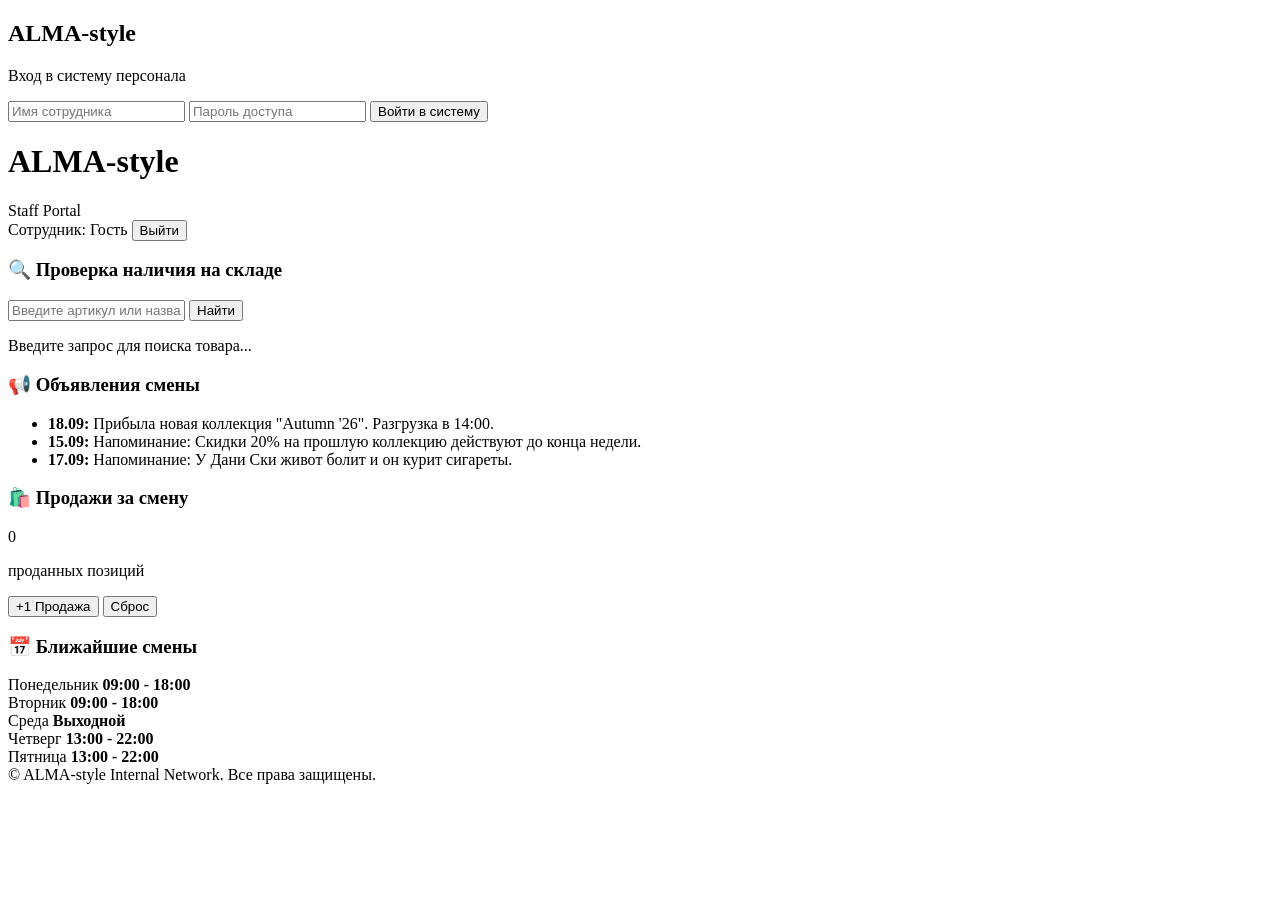
==== yers1.html @ 901d744e "first commit" ====
<!DOCTYPE html>
<html lang="ru">
<head>
    <meta charset="UTF-8">
    <meta name="viewport" content="width=device-width, initial-scale=1.0">
    <title>ALMA-style — Портал Персонала</title>
    <link rel="stylesheet" href="yers2.css">
</head>
<body>

    <div class="login-overlay" id="loginModal">
        <div class="login-card">
            <h2>ALMA-style</h2>
            <p>Вход в систему персонала</p>
            <form id="loginForm">
                <input type="text" id="employeeName" placeholder="Имя сотрудника" required>
                <input type="password" placeholder="Пароль доступа" required>
                <button type="submit" class="btn">Войти в систему</button>
            </form>
        </div>
    </div>

    <header>
        <div class="brand">
            <h1>ALMA-style</h1>
            <span class="badge">Staff Portal</span>
        </div>
        <div class="user-info">
            <span id="userName">Сотрудник: Гость</span>
            <button class="btn btn-logout" id="logoutBtn">Выйти</button>
        </div>
    </header>


    <main class="container">
        
  
        <section class="column">
         
            <div class="card">
                <h3>🔍 Проверка наличия на складе</h3>
                <div class="search-box">
                    <input type="text" id="searchInput" placeholder="Введите артикул или название (например, Футболка)...">
                    <button class="btn" id="searchBtn">Найти</button>
                </div>
                <div class="results" id="searchResults">
                    <p class="placeholder-text">Введите запрос для поиска товара...</p>
                </div>
            </div>

          
            <div class="card margin-top">
                <h3>📢 Объявления смены</h3>
                <ul class="news-list">
                    <li><strong>18.09:</strong> Прибыла новая коллекция "Autumn '26". Разгрузка в 14:00.</li>
                    <li><strong>15.09:</strong> Напоминание: Скидки 20% на прошлую коллекцию действуют до конца недели.</li>
                     <li><strong>17.09:</strong> Напоминание: У Дани Ски живот болит и он курит сигареты.</li>
                </ul>
            </div>
        </section>

   
        <section class="column">
         
            <div class="card counter-card">
                <h3>🛍️ Продажи за смену</h3>
                <div class="sales-count" id="salesCount">0</div>
                <p>проданных позиций</p>
                <div class="btn-group">
                    <button class="btn btn-success" id="addSaleBtn">+1 Продажа</button>
                    <button class="btn btn-danger" id="resetSaleBtn">Сброс</button>
                </div>
            </div>

      
            <div class="card margin-top">
                <h3>📅 Ближайшие смены</h3>
                <div class="schedule">
                    <div class="day"><span>Понедельник</span> <strong>09:00 - 18:00</strong></div>
                    <div class="day"><span>Вторник</span> <strong>09:00 - 18:00</strong></div>
                    <div class="day"><span>Среда</span> <strong>Выходной</strong></div>
                    <div class="day"><span>Четверг</span> <strong>13:00 - 22:00</strong></div>
                    <div class="day"><span>Пятница</span> <strong>13:00 - 22:00</strong></div>
                </div>
            </div>
        </section>

    </main>

    <footer>
        &copy; ALMA-style Internal Network. Все права защищены.
    </footer>

    <script src="yers3.js"></script>
</body>
</html>
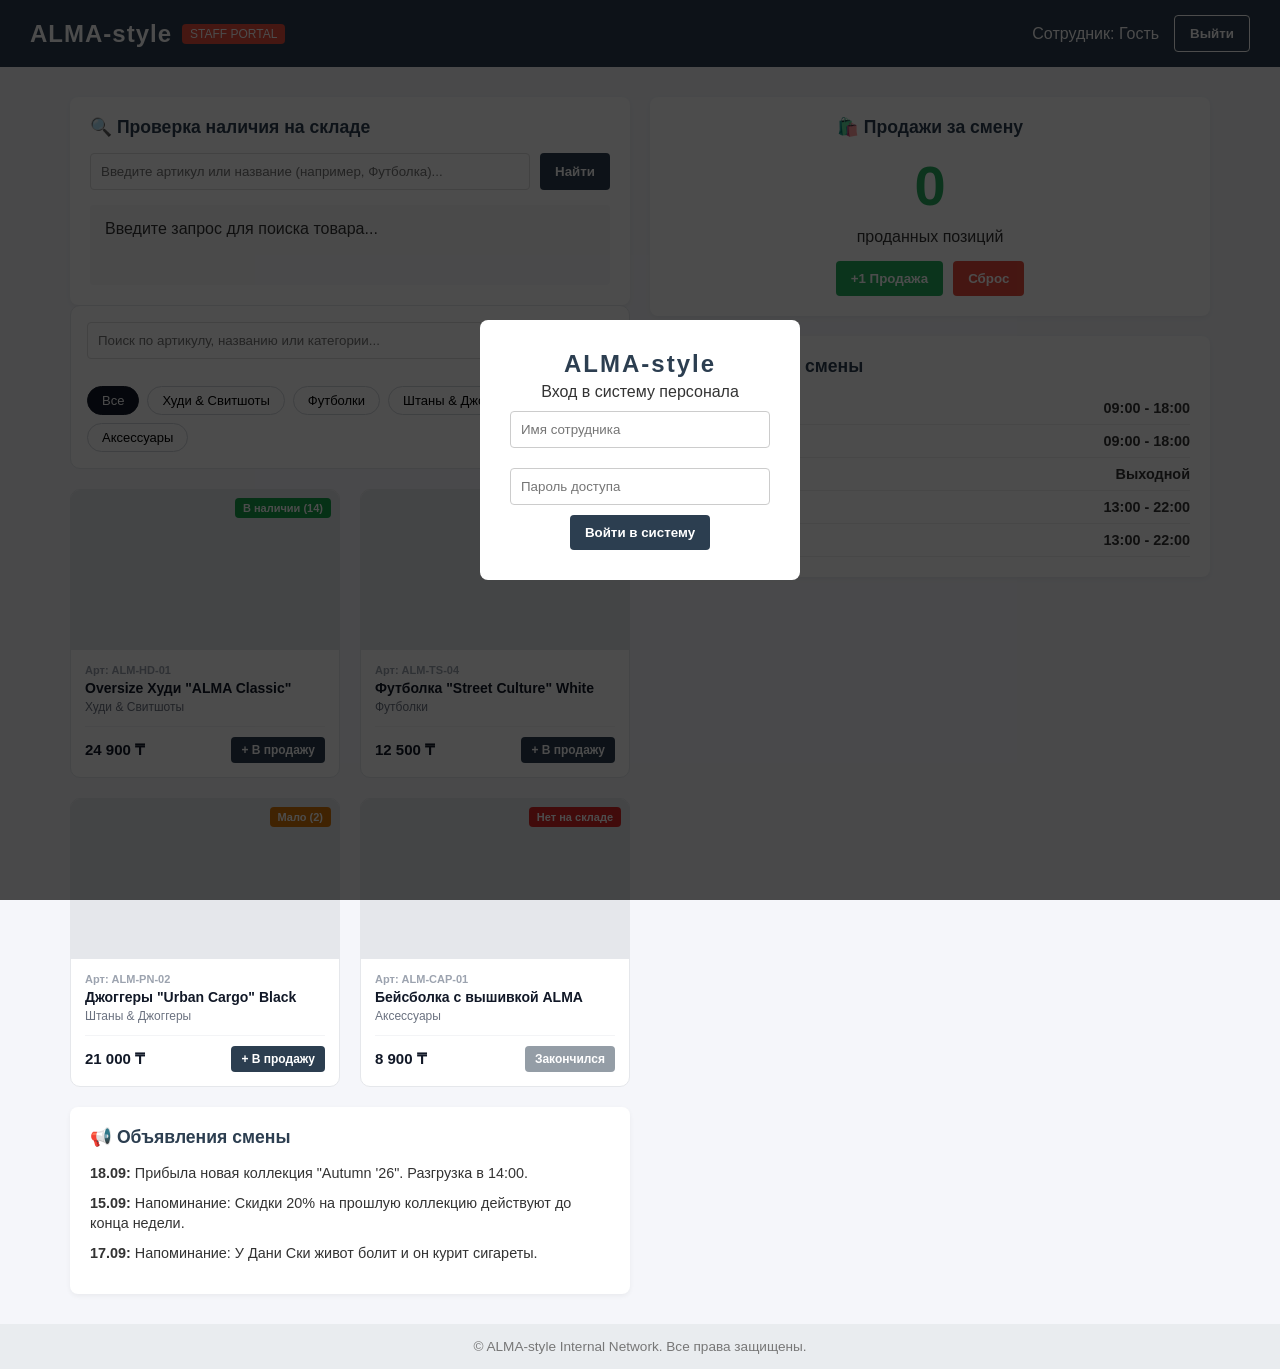
==== commit d7634608: "Add files via upload" ====
--- a/yers1.html
+++ b/yers1.html
@@ -48,6 +48,229 @@
                 </div>
             </div>
 
+
+       
+<div class="products-section">
+  
+  <div class="products-header">
+    <div class="search-box">
+      <input type="text" class="input-field" placeholder="Поиск по артикулу, названию или категории...">
+      <button class="btn btn-dark">Найти</button>
+    </div>
+    <div class="category-filters">
+      <button class="filter-btn active">Все</button>
+      <button class="filter-btn">Худи & Свитшоты</button>
+      <button class="filter-btn">Футболки</button>
+      <button class="filter-btn">Штаны & Джоггеры</button>
+      <button class="filter-btn">Аксессуары</button>
+    </div>
+  </div>
+
+
+  <div class="products-grid">
+
+    
+    <div class="product-card">
+      <div class="product-image">
+        <span class="stock-badge in-stock">В наличии (14)</span>
+      </div>
+      <div class="product-info">
+        <span class="product-sku">Арт: ALM-HD-01</span>
+        <h3 class="product-title">Oversize Худи "ALMA Classic"</h3>
+        <p class="product-category">Худи & Свитшоты</p>
+        <div class="product-bottom">
+          <span class="product-price">24 900 ₸</span>
+          <button class="btn btn-green btn-sm">+ В продажу</button>
+        </div>
+      </div>
+    </div>
+
+
+    <div class="product-card">
+      <div class="product-image">
+        <span class="stock-badge in-stock">В наличии (8)</span>
+      </div>
+      <div class="product-info">
+        <span class="product-sku">Арт: ALM-TS-04</span>
+        <h3 class="product-title">Футболка "Street Culture" White</h3>
+        <p class="product-category">Футболки</p>
+        <div class="product-bottom">
+          <span class="product-price">12 500 ₸</span>
+          <button class="btn btn-green btn-sm">+ В продажу</button>
+        </div>
+      </div>
+    </div>
+
+  
+    <div class="product-card">
+      <div class="product-image">
+        <span class="stock-badge low-stock">Мало (2)</span>
+      </div>
+      <div class="product-info">
+        <span class="product-sku">Арт: ALM-PN-02</span>
+        <h3 class="product-title">Джоггеры "Urban Cargo" Black</h3>
+        <p class="product-category">Штаны & Джоггеры</p>
+        <div class="product-bottom">
+          <span class="product-price">21 000 ₸</span>
+          <button class="btn btn-green btn-sm">+ В продажу</button>
+        </div>
+      </div>
+    </div>
+
+   
+    <div class="product-card">
+      <div class="product-image">
+        <span class="stock-badge out-stock">Нет на складе</span>
+      </div>
+      <div class="product-info">
+        <span class="product-sku">Арт: ALM-CAP-01</span>
+        <h3 class="product-title">Бейсболка с вышивкой ALMA</h3>
+        <p class="product-category">Аксессуары</p>
+        <div class="product-bottom">
+          <span class="product-price">8 900 ₸</span>
+          <button class="btn btn-dark btn-sm" disabled style="opacity: 0.5; cursor: not-allowed;">Закончился</button>
+        </div>
+      </div>
+    </div>
+
+  </div>
+</div>
+
+<style>
+  .products-section {
+    display: flex;
+    flex-direction: column;
+    gap: 20px;
+  }
+
+  .products-header {
+    background: #ffffff;
+    padding: 16px;
+    border-radius: 10px;
+    border: 1px solid #e5e7eb;
+    display: flex;
+    flex-direction: column;
+    gap: 12px;
+  }
+
+  .category-filters {
+    display: flex;
+    gap: 8px;
+    flex-wrap: wrap;
+  }
+
+  .filter-btn {
+    padding: 6px 14px;
+    border: 1px solid #d1d5db;
+    background: #ffffff;
+    border-radius: 20px;
+    font-size: 13px;
+    cursor: pointer;
+    font-weight: 500;
+    transition: all 0.2s;
+  }
+
+  .filter-btn:hover {
+    background-color: #f3f4f6;
+  }
+
+  .filter-btn.active {
+    background-color: #111827;
+    color: #ffffff;
+    border-color: #111827;
+  }
+
+ 
+  .products-grid {
+    display: grid;
+    grid-template-columns: repeat(auto-fill, minmax(220px, 1fr));
+    gap: 20px;
+  }
+
+  .product-card {
+    background: #ffffff;
+    border-radius: 10px;
+    border: 1px solid #e5e7eb;
+    overflow: hidden;
+    display: flex;
+    flex-direction: column;
+    transition: transform 0.2s, box-shadow 0.2s;
+  }
+
+  .product-card:hover {
+    transform: translateY(-3px);
+    box-shadow: 0 4px 12px rgba(0,0,0,0.08);
+  }
+
+  .product-image {
+    height: 160px;
+    background-color: #e5e7eb;
+    position: relative;
+    display: flex;
+    align-items: flex-start;
+    justify-content: flex-end;
+    padding: 8px;
+  }
+
+  .stock-badge {
+    font-size: 11px;
+    font-weight: bold;
+    padding: 4px 8px;
+    border-radius: 4px;
+    color: white;
+  }
+
+  .in-stock { background-color: #16a34a; }
+  .low-stock { background-color: #d97706; }
+  .out-stock { background-color: #dc2626; }
+
+  .product-info {
+    padding: 14px;
+    display: flex;
+    flex-direction: column;
+    flex: 1;
+  }
+
+  .product-sku {
+    font-size: 11px;
+    color: #9ca3af;
+    font-weight: 600;
+  }
+
+  .product-title {
+    font-size: 14px;
+    font-weight: 600;
+    margin: 4px 0;
+    color: #111827;
+  }
+
+  .product-category {
+    font-size: 12px;
+    color: #6b7280;
+    margin-bottom: 12px;
+  }
+
+  .product-bottom {
+    margin-top: auto;
+    display: flex;
+    align-items: center;
+    justify-content: space-between;
+    padding-top: 10px;
+    border-top: 1px solid #f3f4f6;
+  }
+
+  .product-price {
+    font-size: 15px;
+    font-weight: bold;
+    color: #111827;
+  }
+
+  .btn-sm {
+    padding: 6px 10px;
+    font-size: 12px;
+  }
+</style>
+
           
             <div class="card margin-top">
                 <h3>📢 Объявления смены</h3>
--- a/yers2.css
+++ b/yers2.css
@@ -0,0 +1,227 @@
+:root {
+    --primary-color: #2c3e50;
+    --accent-color: #e74c3c;
+    --success-color: #27ae60;
+    --bg-color: #f5f6fa;
+    --card-bg: #ffffff;
+    --text-color: #333333;
+    --border-radius: 8px;
+}
+
+* {
+    box-sizing: border-box;
+    margin: 0;
+    padding: 0;
+    font-family: 'Segoe UI', Arial, sans-serif;
+}
+
+body {
+    background-color: var(--bg-color);
+    color: var(--text-color);
+    display: flex;
+    flex-direction: column;
+    min-height: 100vh;
+}
+
+
+.login-overlay {
+    position: fixed;
+    top: 0;
+    left: 0;
+    width: 100%;
+    height: 100%;
+    background: rgba(0, 0, 0, 0.7);
+    display: flex;
+    justify-content: center;
+    align-items: center;
+    z-index: 1000;
+}
+
+.login-card {
+    background: var(--card-bg);
+    padding: 30px;
+    border-radius: var(--border-radius);
+    text-align: center;
+    width: 320px;
+}
+
+.login-card h2 {
+    color: var(--primary-color);
+    letter-spacing: 2px;
+    margin-bottom: 5px;
+}
+
+.login-card input {
+    width: 100%;
+    padding: 10px;
+    margin: 10px 0;
+    border: 1px solid #ccc;
+    border-radius: 4px;
+}
+
+
+header {
+    background-color: var(--primary-color);
+    color: white;
+    padding: 15px 30px;
+    display: flex;
+    justify-content: space-between;
+    align-items: center;
+}
+
+.brand {
+    display: flex;
+    align-items: center;
+    gap: 10px;
+}
+
+.brand h1 {
+    font-size: 1.5rem;
+    letter-spacing: 1px;
+}
+
+.badge {
+    background: var(--accent-color);
+    padding: 3px 8px;
+    font-size: 0.75rem;
+    border-radius: 4px;
+    text-transform: uppercase;
+}
+
+.user-info {
+    display: flex;
+    align-items: center;
+    gap: 15px;
+}
+
+
+.container {
+    display: grid;
+    grid-template-columns: 1fr 1fr;
+    gap: 20px;
+    padding: 30px;
+    max-width: 1200px;
+    margin: 0 auto;
+    flex: 1;
+}
+
+@media (max-width: 768px) {
+    .container {
+        grid-template-columns: 1fr;
+    }
+}
+
+.card {
+    background: var(--card-bg);
+    padding: 20px;
+    border-radius: var(--border-radius);
+    box-shadow: 0 2px 5px rgba(0,0,0,0.05);
+}
+
+.margin-top {
+    margin-top: 20px;
+}
+
+.card h3 {
+    margin-bottom: 15px;
+    color: var(--primary-color);
+    font-size: 1.1rem;
+}
+
+
+.btn {
+    background-color: var(--primary-color);
+    color: white;
+    border: none;
+    padding: 10px 15px;
+    border-radius: 4px;
+    cursor: pointer;
+    font-weight: bold;
+    transition: 0.2s;
+}
+
+.btn:hover {
+    opacity: 0.9;
+}
+
+.btn-success { background-color: var(--success-color); }
+.btn-danger { background-color: var(--accent-color); }
+.btn-logout { background-color: transparent; border: 1px solid white; }
+
+
+.search-box {
+    display: flex;
+    gap: 10px;
+    margin-bottom: 15px;
+}
+
+.search-box input {
+    flex: 1;
+    padding: 10px;
+    border: 1px solid #ddd;
+    border-radius: 4px;
+}
+
+.results {
+    background: #f8f9fa;
+    padding: 15px;
+    border-radius: 4px;
+    min-height: 80px;
+}
+
+.product-item {
+    display: flex;
+    justify-content: space-between;
+    padding: 8px 0;
+    border-bottom: 1px solid #eee;
+}
+
+.product-item:last-child {
+    border-bottom: none;
+}
+
+
+.counter-card {
+    text-align: center;
+}
+
+.sales-count {
+    font-size: 3.5rem;
+    font-weight: bold;
+    color: var(--success-color);
+    margin: 10px 0;
+}
+
+.btn-group {
+    display: flex;
+    justify-content: center;
+    gap: 10px;
+    margin-top: 15px;
+}
+
+.news-list {
+    list-style: none;
+}
+
+.news-list li {
+    margin-bottom: 10px;
+    font-size: 0.9rem;
+    line-height: 1.4;
+}
+
+.schedule .day {
+    display: flex;
+    justify-content: space-between;
+    padding: 8px 0;
+    border-bottom: 1px solid #eee;
+    font-size: 0.9rem;
+}
+
+
+footer {
+    text-align: center;
+    padding: 15px;
+    font-size: 0.85rem;
+    color: #777;
+    background: #e9ecef;
+}
